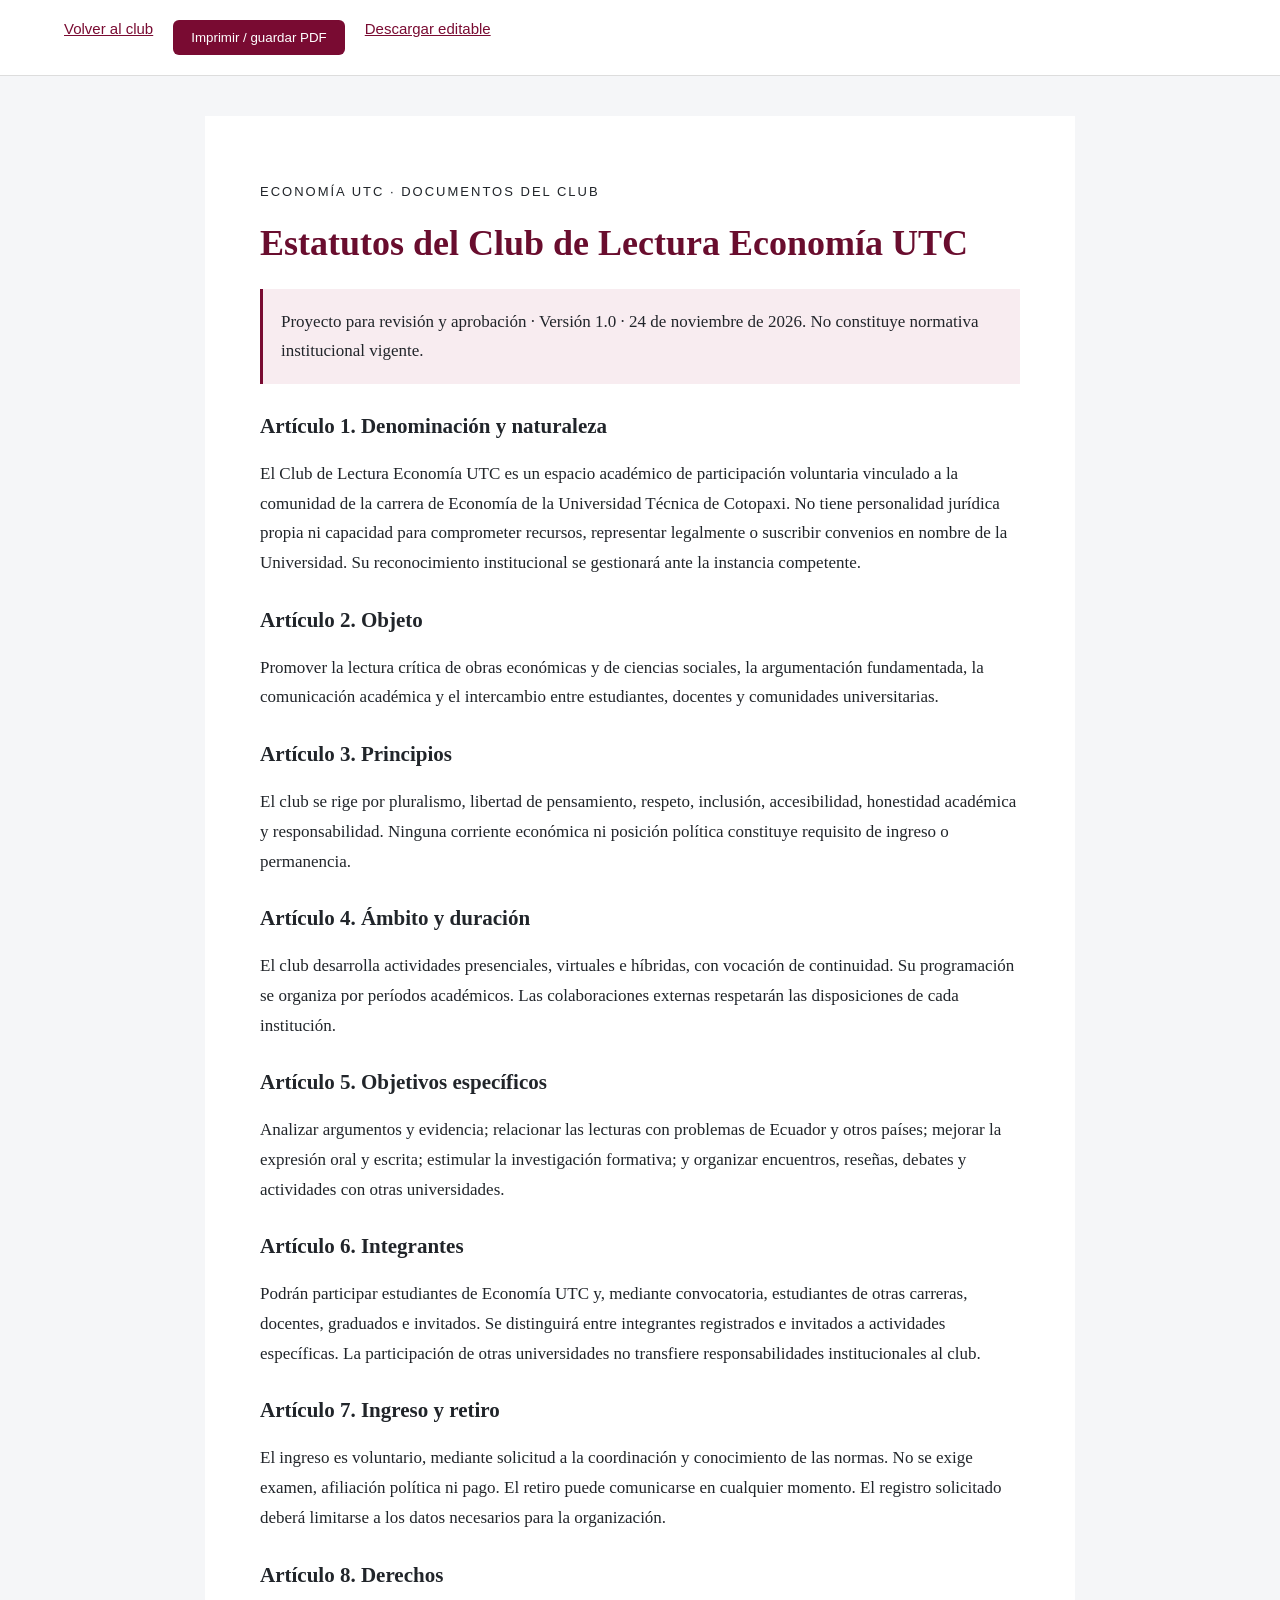
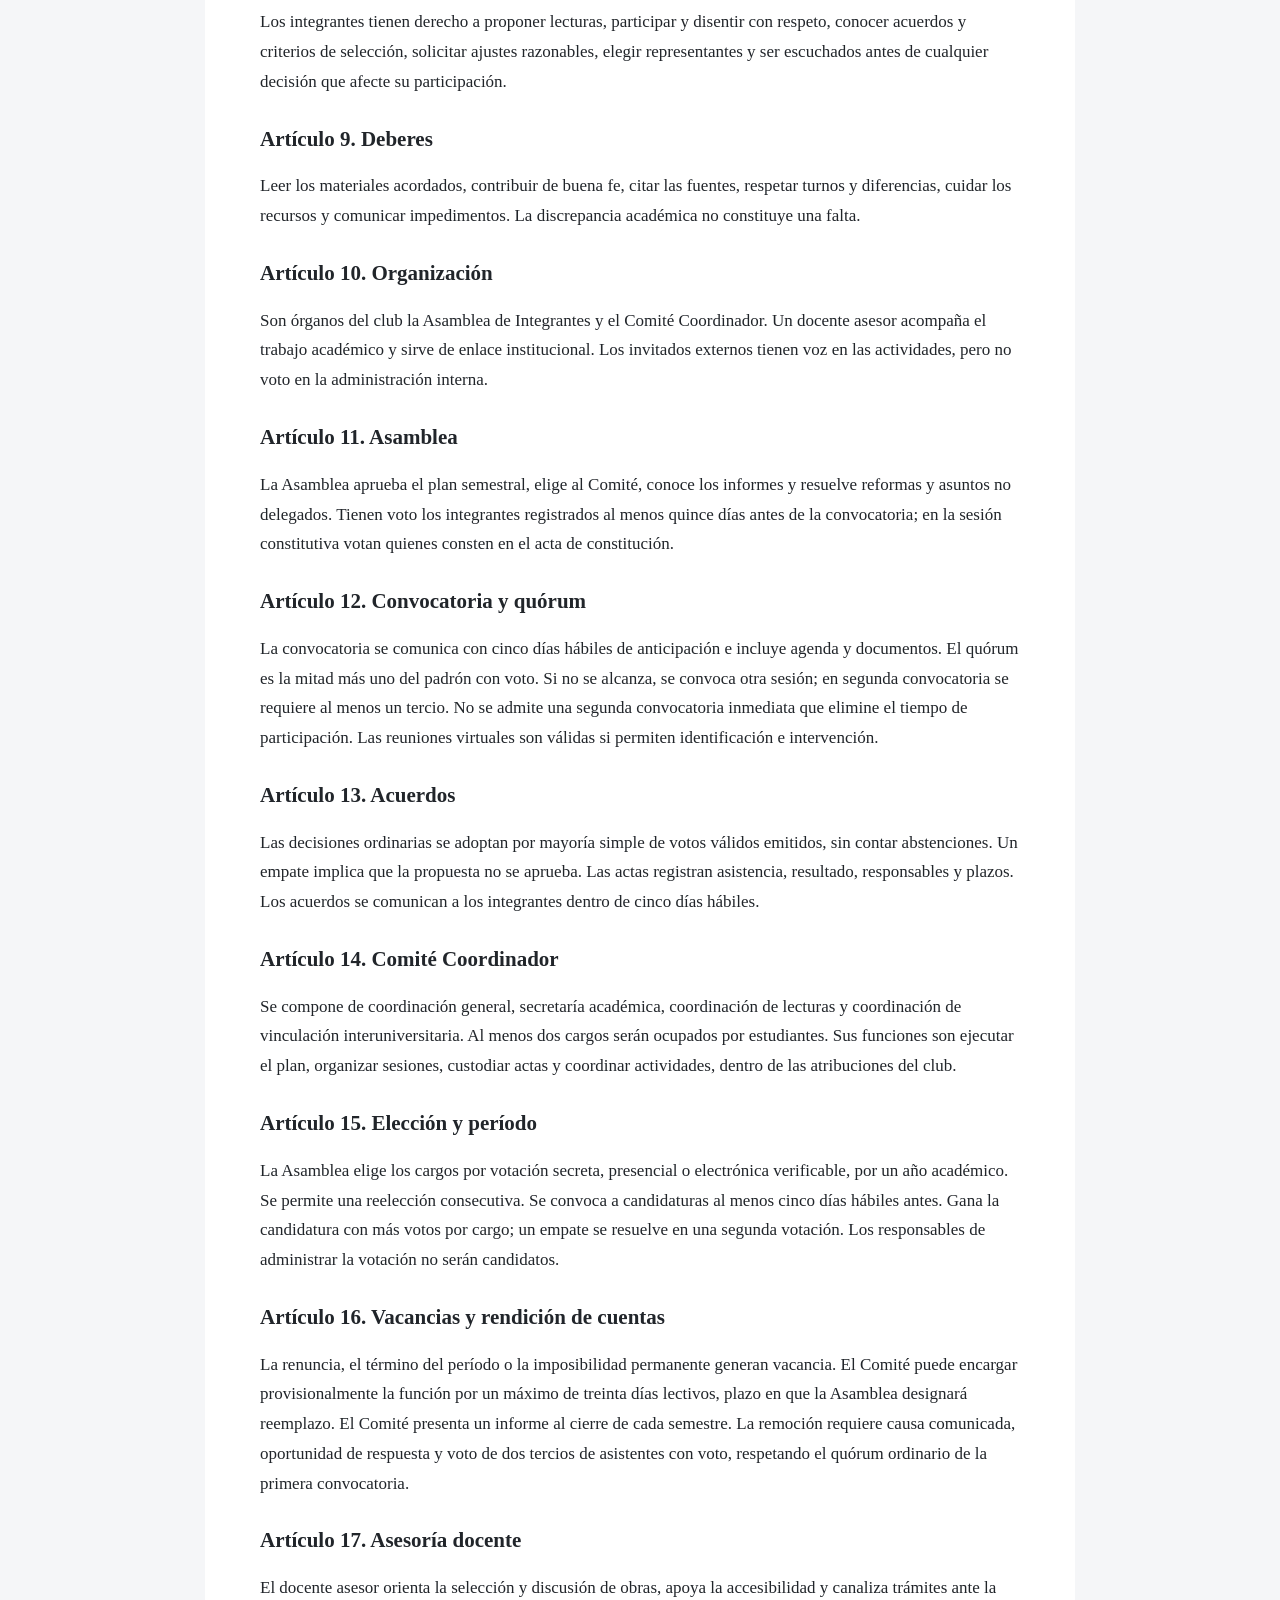
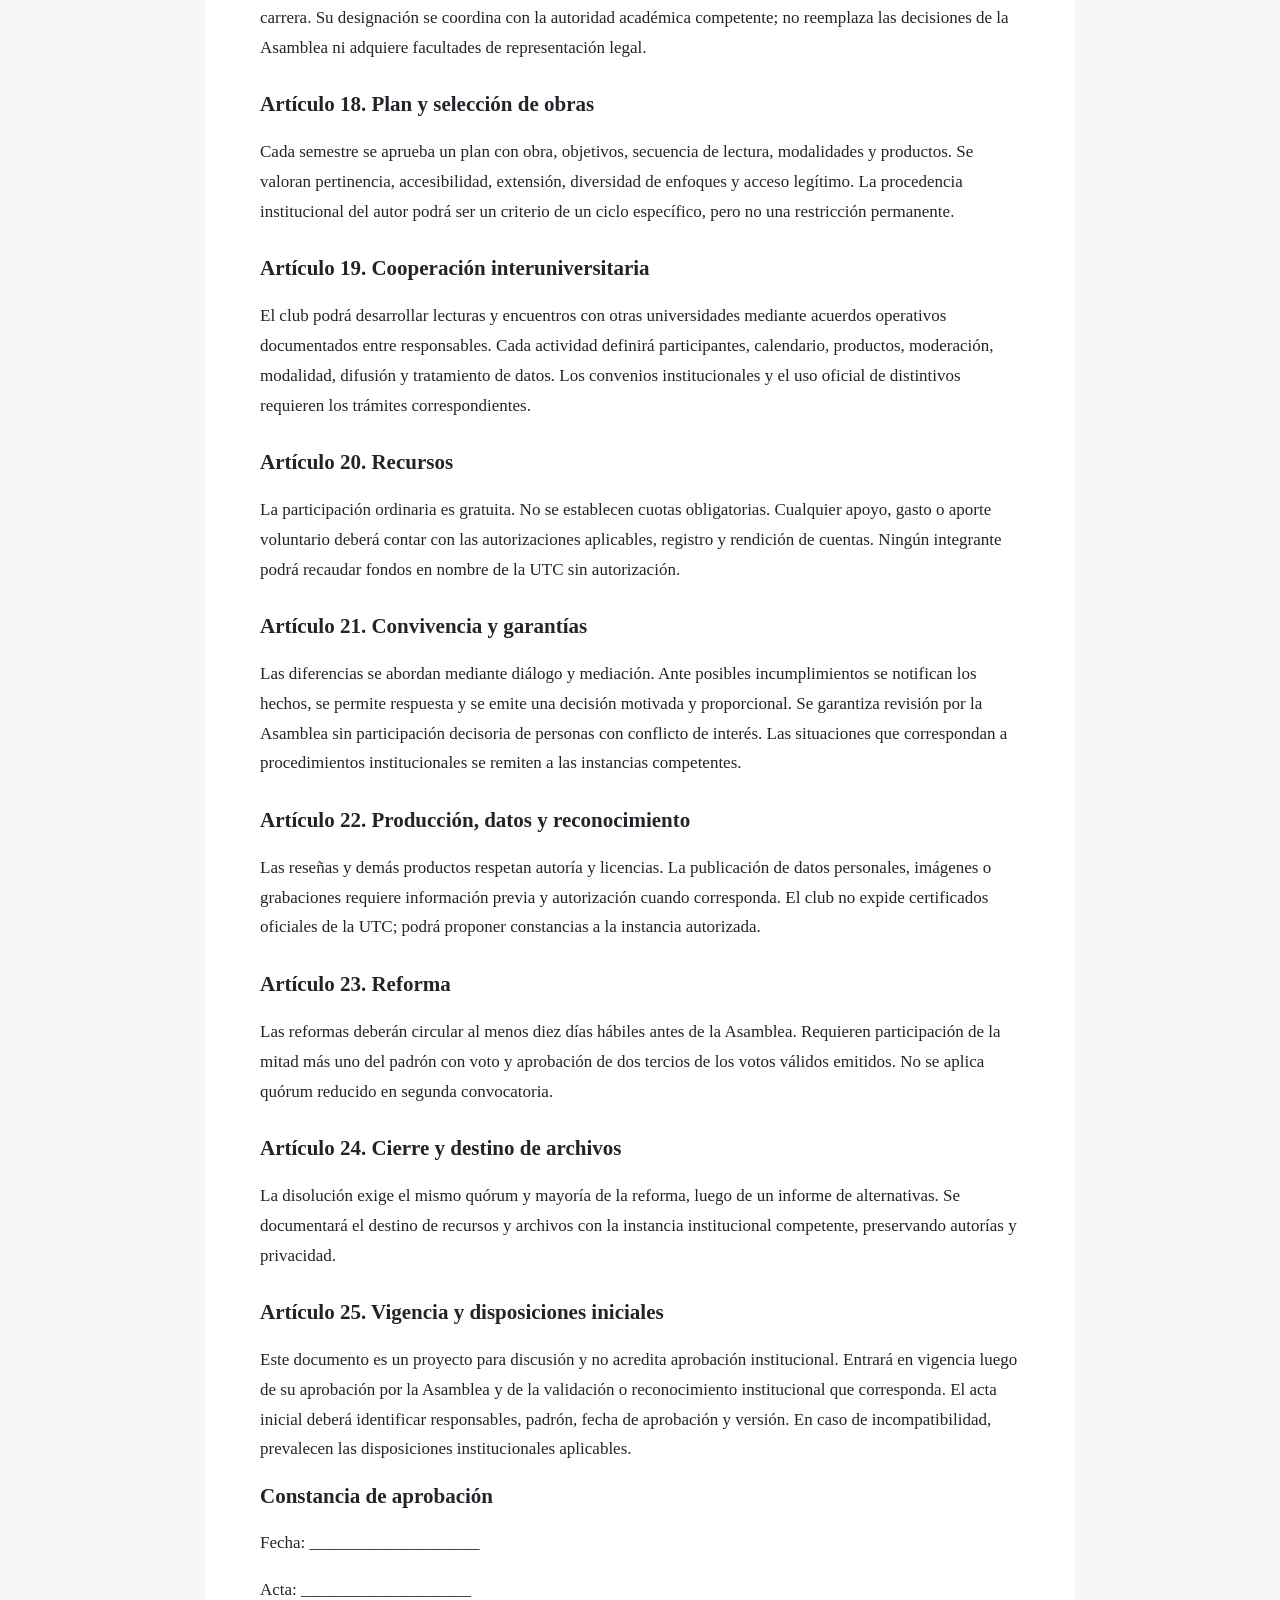
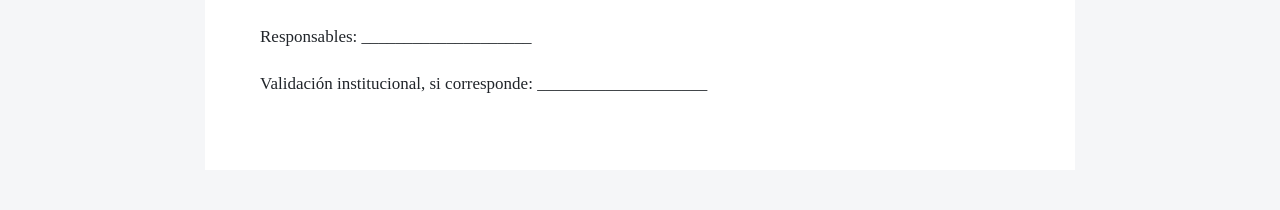
==== public/documentos/estatutos.html @ b617b9ac "Añadir la web estática del club y su configuración de Vercel El repositorio solo contenía el README." ====
<!doctype html><html lang="es"><head><meta charset="utf-8"><meta name="viewport" content="width=device-width,initial-scale=1"><title>Estatutos del Club de Lectura Economía UTC</title><link rel="stylesheet" href="../documentos.css"></head><body><nav><a href="../index.html#documentos">Volver al club</a><button id="print">Imprimir / guardar PDF</button><a href="estatutos.md" download>Descargar editable</a></nav><main><p class="label">ECONOMÍA UTC · DOCUMENTOS DEL CLUB</p><h1>Estatutos del Club de Lectura Economía UTC</h1><p class="notice">Proyecto para revisión y aprobación · Versión 1.0 · 24 de noviembre de 2026. No constituye normativa institucional vigente.</p><article id="art-1"><h2>Artículo 1. Denominación y naturaleza</h2><p>El Club de Lectura Economía UTC es un espacio académico de participación voluntaria vinculado a la comunidad de la carrera de Economía de la Universidad Técnica de Cotopaxi. No tiene personalidad jurídica propia ni capacidad para comprometer recursos, representar legalmente o suscribir convenios en nombre de la Universidad. Su reconocimiento institucional se gestionará ante la instancia competente.</p></article><article id="art-2"><h2>Artículo 2. Objeto</h2><p>Promover la lectura crítica de obras económicas y de ciencias sociales, la argumentación fundamentada, la comunicación académica y el intercambio entre estudiantes, docentes y comunidades universitarias.</p></article><article id="art-3"><h2>Artículo 3. Principios</h2><p>El club se rige por pluralismo, libertad de pensamiento, respeto, inclusión, accesibilidad, honestidad académica y responsabilidad. Ninguna corriente económica ni posición política constituye requisito de ingreso o permanencia.</p></article><article id="art-4"><h2>Artículo 4. Ámbito y duración</h2><p>El club desarrolla actividades presenciales, virtuales e híbridas, con vocación de continuidad. Su programación se organiza por períodos académicos. Las colaboraciones externas respetarán las disposiciones de cada institución.</p></article><article id="art-5"><h2>Artículo 5. Objetivos específicos</h2><p>Analizar argumentos y evidencia; relacionar las lecturas con problemas de Ecuador y otros países; mejorar la expresión oral y escrita; estimular la investigación formativa; y organizar encuentros, reseñas, debates y actividades con otras universidades.</p></article><article id="art-6"><h2>Artículo 6. Integrantes</h2><p>Podrán participar estudiantes de Economía UTC y, mediante convocatoria, estudiantes de otras carreras, docentes, graduados e invitados. Se distinguirá entre integrantes registrados e invitados a actividades específicas. La participación de otras universidades no transfiere responsabilidades institucionales al club.</p></article><article id="art-7"><h2>Artículo 7. Ingreso y retiro</h2><p>El ingreso es voluntario, mediante solicitud a la coordinación y conocimiento de las normas. No se exige examen, afiliación política ni pago. El retiro puede comunicarse en cualquier momento. El registro solicitado deberá limitarse a los datos necesarios para la organización.</p></article><article id="art-8"><h2>Artículo 8. Derechos</h2><p>Los integrantes tienen derecho a proponer lecturas, participar y disentir con respeto, conocer acuerdos y criterios de selección, solicitar ajustes razonables, elegir representantes y ser escuchados antes de cualquier decisión que afecte su participación.</p></article><article id="art-9"><h2>Artículo 9. Deberes</h2><p>Leer los materiales acordados, contribuir de buena fe, citar las fuentes, respetar turnos y diferencias, cuidar los recursos y comunicar impedimentos. La discrepancia académica no constituye una falta.</p></article><article id="art-10"><h2>Artículo 10. Organización</h2><p>Son órganos del club la Asamblea de Integrantes y el Comité Coordinador. Un docente asesor acompaña el trabajo académico y sirve de enlace institucional. Los invitados externos tienen voz en las actividades, pero no voto en la administración interna.</p></article><article id="art-11"><h2>Artículo 11. Asamblea</h2><p>La Asamblea aprueba el plan semestral, elige al Comité, conoce los informes y resuelve reformas y asuntos no delegados. Tienen voto los integrantes registrados al menos quince días antes de la convocatoria; en la sesión constitutiva votan quienes consten en el acta de constitución.</p></article><article id="art-12"><h2>Artículo 12. Convocatoria y quórum</h2><p>La convocatoria se comunica con cinco días hábiles de anticipación e incluye agenda y documentos. El quórum es la mitad más uno del padrón con voto. Si no se alcanza, se convoca otra sesión; en segunda convocatoria se requiere al menos un tercio. No se admite una segunda convocatoria inmediata que elimine el tiempo de participación. Las reuniones virtuales son válidas si permiten identificación e intervención.</p></article><article id="art-13"><h2>Artículo 13. Acuerdos</h2><p>Las decisiones ordinarias se adoptan por mayoría simple de votos válidos emitidos, sin contar abstenciones. Un empate implica que la propuesta no se aprueba. Las actas registran asistencia, resultado, responsables y plazos. Los acuerdos se comunican a los integrantes dentro de cinco días hábiles.</p></article><article id="art-14"><h2>Artículo 14. Comité Coordinador</h2><p>Se compone de coordinación general, secretaría académica, coordinación de lecturas y coordinación de vinculación interuniversitaria. Al menos dos cargos serán ocupados por estudiantes. Sus funciones son ejecutar el plan, organizar sesiones, custodiar actas y coordinar actividades, dentro de las atribuciones del club.</p></article><article id="art-15"><h2>Artículo 15. Elección y período</h2><p>La Asamblea elige los cargos por votación secreta, presencial o electrónica verificable, por un año académico. Se permite una reelección consecutiva. Se convoca a candidaturas al menos cinco días hábiles antes. Gana la candidatura con más votos por cargo; un empate se resuelve en una segunda votación. Los responsables de administrar la votación no serán candidatos.</p></article><article id="art-16"><h2>Artículo 16. Vacancias y rendición de cuentas</h2><p>La renuncia, el término del período o la imposibilidad permanente generan vacancia. El Comité puede encargar provisionalmente la función por un máximo de treinta días lectivos, plazo en que la Asamblea designará reemplazo. El Comité presenta un informe al cierre de cada semestre. La remoción requiere causa comunicada, oportunidad de respuesta y voto de dos tercios de asistentes con voto, respetando el quórum ordinario de la primera convocatoria.</p></article><article id="art-17"><h2>Artículo 17. Asesoría docente</h2><p>El docente asesor orienta la selección y discusión de obras, apoya la accesibilidad y canaliza trámites ante la carrera. Su designación se coordina con la autoridad académica competente; no reemplaza las decisiones de la Asamblea ni adquiere facultades de representación legal.</p></article><article id="art-18"><h2>Artículo 18. Plan y selección de obras</h2><p>Cada semestre se aprueba un plan con obra, objetivos, secuencia de lectura, modalidades y productos. Se valoran pertinencia, accesibilidad, extensión, diversidad de enfoques y acceso legítimo. La procedencia institucional del autor podrá ser un criterio de un ciclo específico, pero no una restricción permanente.</p></article><article id="art-19"><h2>Artículo 19. Cooperación interuniversitaria</h2><p>El club podrá desarrollar lecturas y encuentros con otras universidades mediante acuerdos operativos documentados entre responsables. Cada actividad definirá participantes, calendario, productos, moderación, modalidad, difusión y tratamiento de datos. Los convenios institucionales y el uso oficial de distintivos requieren los trámites correspondientes.</p></article><article id="art-20"><h2>Artículo 20. Recursos</h2><p>La participación ordinaria es gratuita. No se establecen cuotas obligatorias. Cualquier apoyo, gasto o aporte voluntario deberá contar con las autorizaciones aplicables, registro y rendición de cuentas. Ningún integrante podrá recaudar fondos en nombre de la UTC sin autorización.</p></article><article id="art-21"><h2>Artículo 21. Convivencia y garantías</h2><p>Las diferencias se abordan mediante diálogo y mediación. Ante posibles incumplimientos se notifican los hechos, se permite respuesta y se emite una decisión motivada y proporcional. Se garantiza revisión por la Asamblea sin participación decisoria de personas con conflicto de interés. Las situaciones que correspondan a procedimientos institucionales se remiten a las instancias competentes.</p></article><article id="art-22"><h2>Artículo 22. Producción, datos y reconocimiento</h2><p>Las reseñas y demás productos respetan autoría y licencias. La publicación de datos personales, imágenes o grabaciones requiere información previa y autorización cuando corresponda. El club no expide certificados oficiales de la UTC; podrá proponer constancias a la instancia autorizada.</p></article><article id="art-23"><h2>Artículo 23. Reforma</h2><p>Las reformas deberán circular al menos diez días hábiles antes de la Asamblea. Requieren participación de la mitad más uno del padrón con voto y aprobación de dos tercios de los votos válidos emitidos. No se aplica quórum reducido en segunda convocatoria.</p></article><article id="art-24"><h2>Artículo 24. Cierre y destino de archivos</h2><p>La disolución exige el mismo quórum y mayoría de la reforma, luego de un informe de alternativas. Se documentará el destino de recursos y archivos con la instancia institucional competente, preservando autorías y privacidad.</p></article><article id="art-25"><h2>Artículo 25. Vigencia y disposiciones iniciales</h2><p>Este documento es un proyecto para discusión y no acredita aprobación institucional. Entrará en vigencia luego de su aprobación por la Asamblea y de la validación o reconocimiento institucional que corresponda. El acta inicial deberá identificar responsables, padrón, fecha de aprobación y versión. En caso de incompatibilidad, prevalecen las disposiciones institucionales aplicables.</p></article><section><h2>Constancia de aprobación</h2><p>Fecha: ____________________</p><p>Acta: ____________________</p><p>Responsables: ____________________</p><p>Validación institucional, si corresponde: ____________________</p></section></main><script src="../print.js"></script></body></html>
---- public/documentos.css ----
*{box-sizing:border-box}body{margin:0;background:#f5f6f8;color:#21252a;font:17px/1.75 Georgia,serif}nav{display:flex;flex-wrap:wrap;gap:20px;padding:20px 5%;background:#fff;border-bottom:1px solid #ddd;font:15px Arial,sans-serif}a{color:#790b32}button{background:#790b32;color:white;border:0;padding:10px 18px;border-radius:6px;cursor:pointer}main{max-width:870px;margin:40px auto;background:white;padding:55px}h1{font-size:36px;line-height:1.15;color:#690d2e}h2{font-size:21px;line-height:1.4;break-after:avoid}article{margin-top:28px}p{orphans:3;widows:3}.label{font:13px Arial;letter-spacing:2px}.notice{background:#f8ecf0;padding:18px;border-left:3px solid #790b32} @media(max-width:650px){main{padding:24px;margin:12px}h1{font-size:29px}}@media print{@page{size:A4;margin:20mm}nav{display:none}body{background:white;font-size:11pt}main{padding:0;margin:0;max-width:none}h1{font-size:25pt}.notice{font-size:10pt}h2{font-size:13pt}}
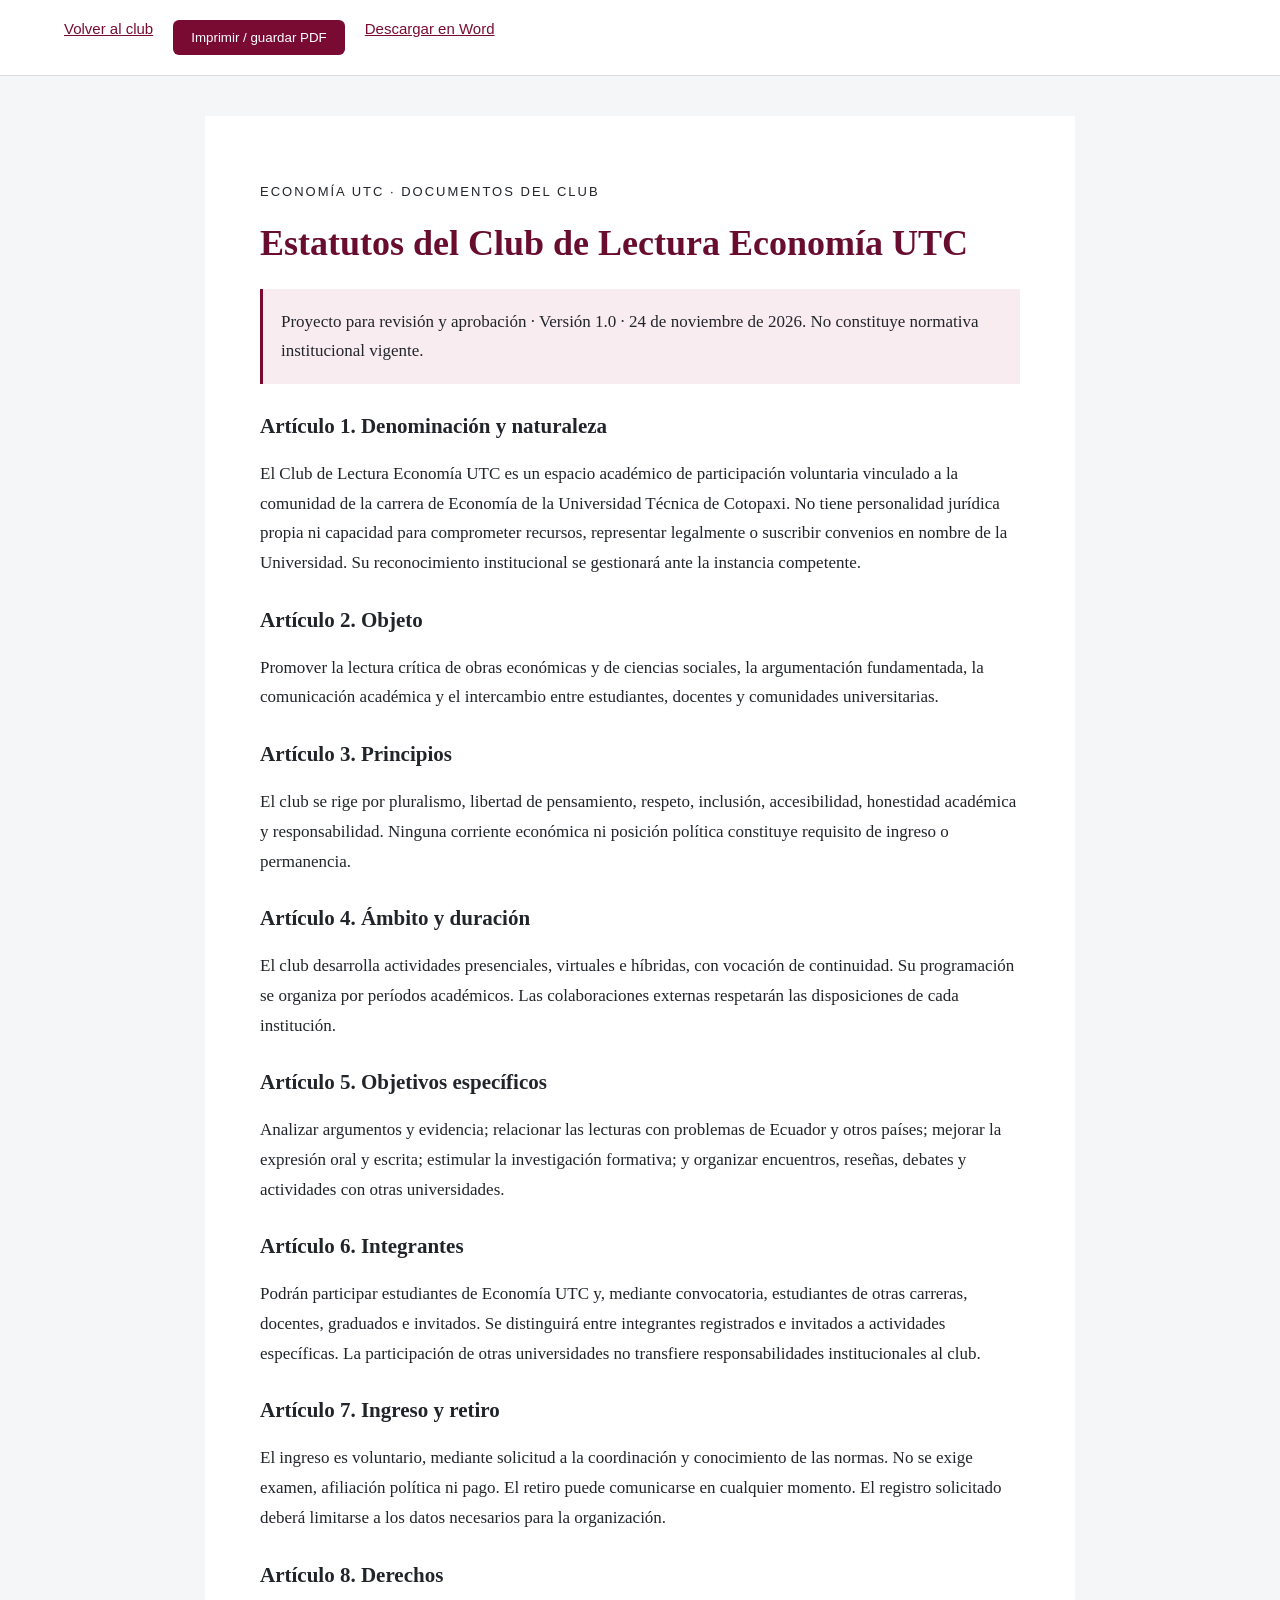
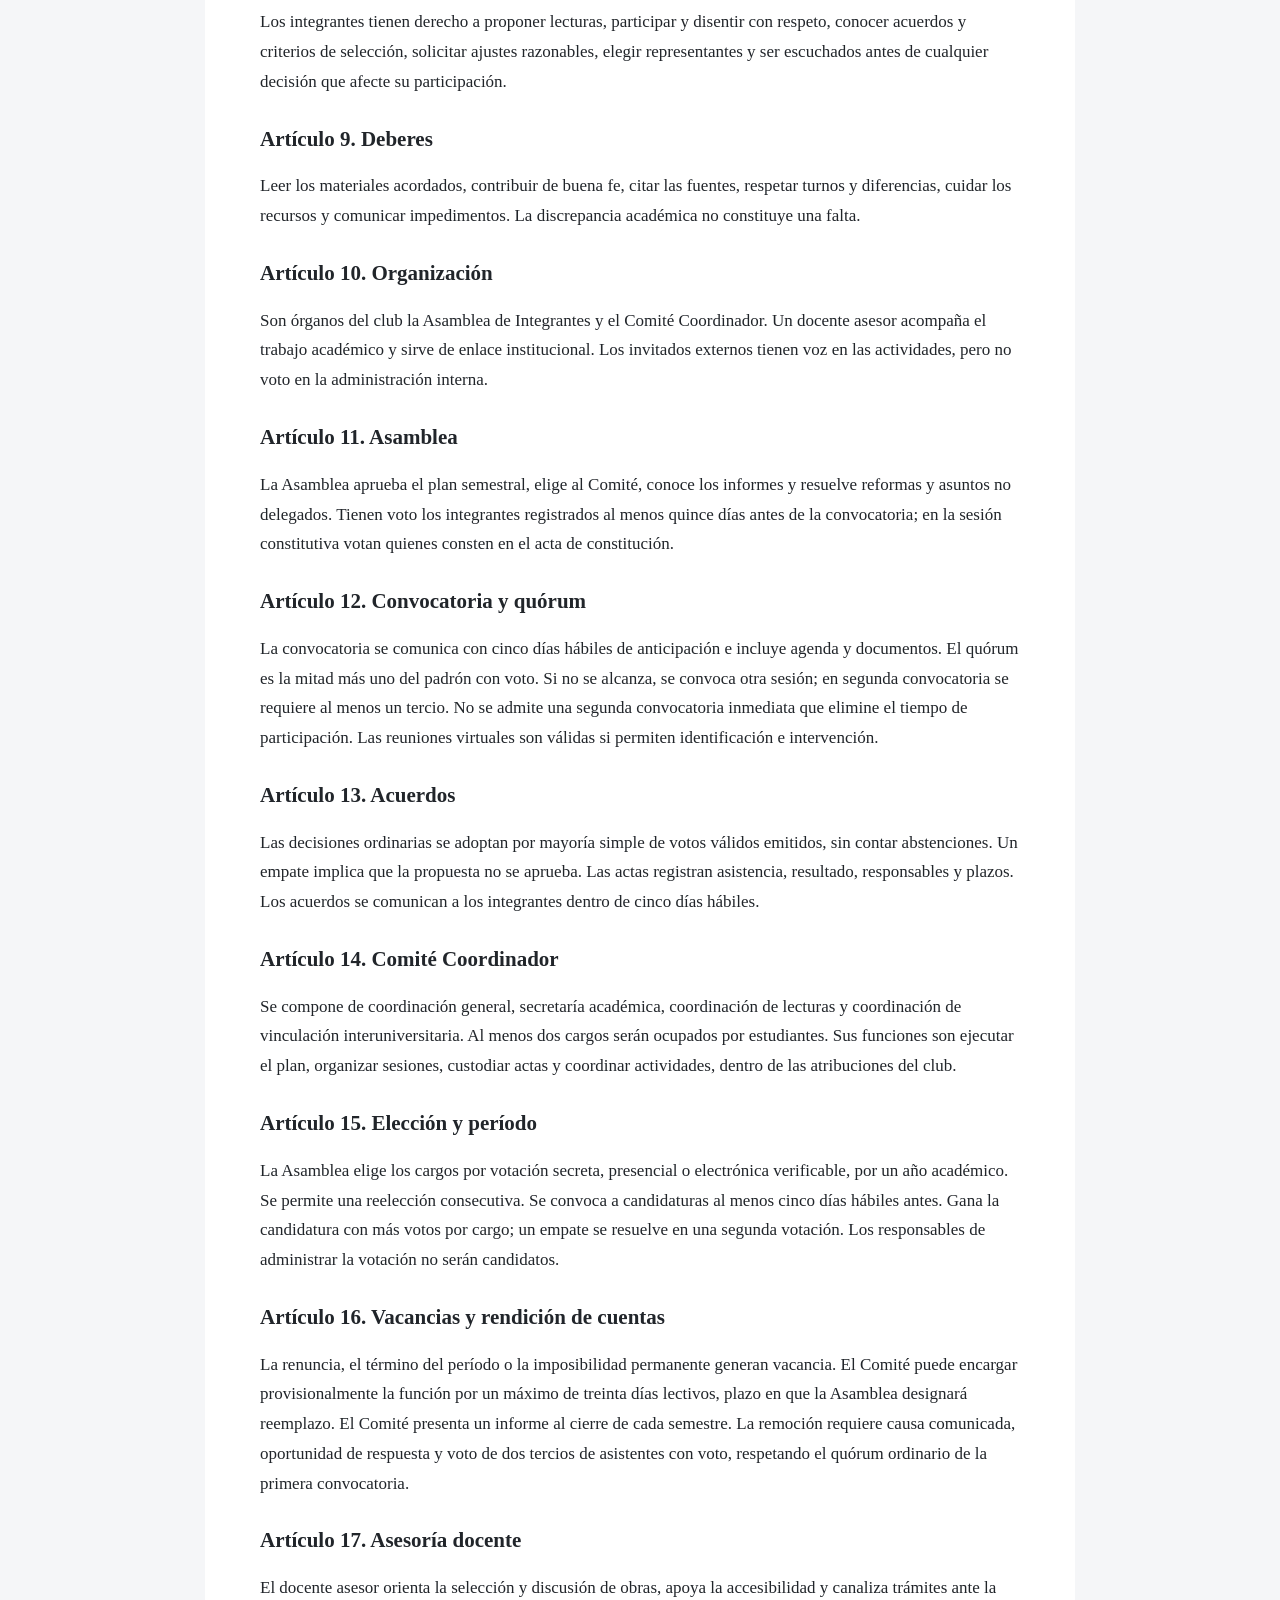
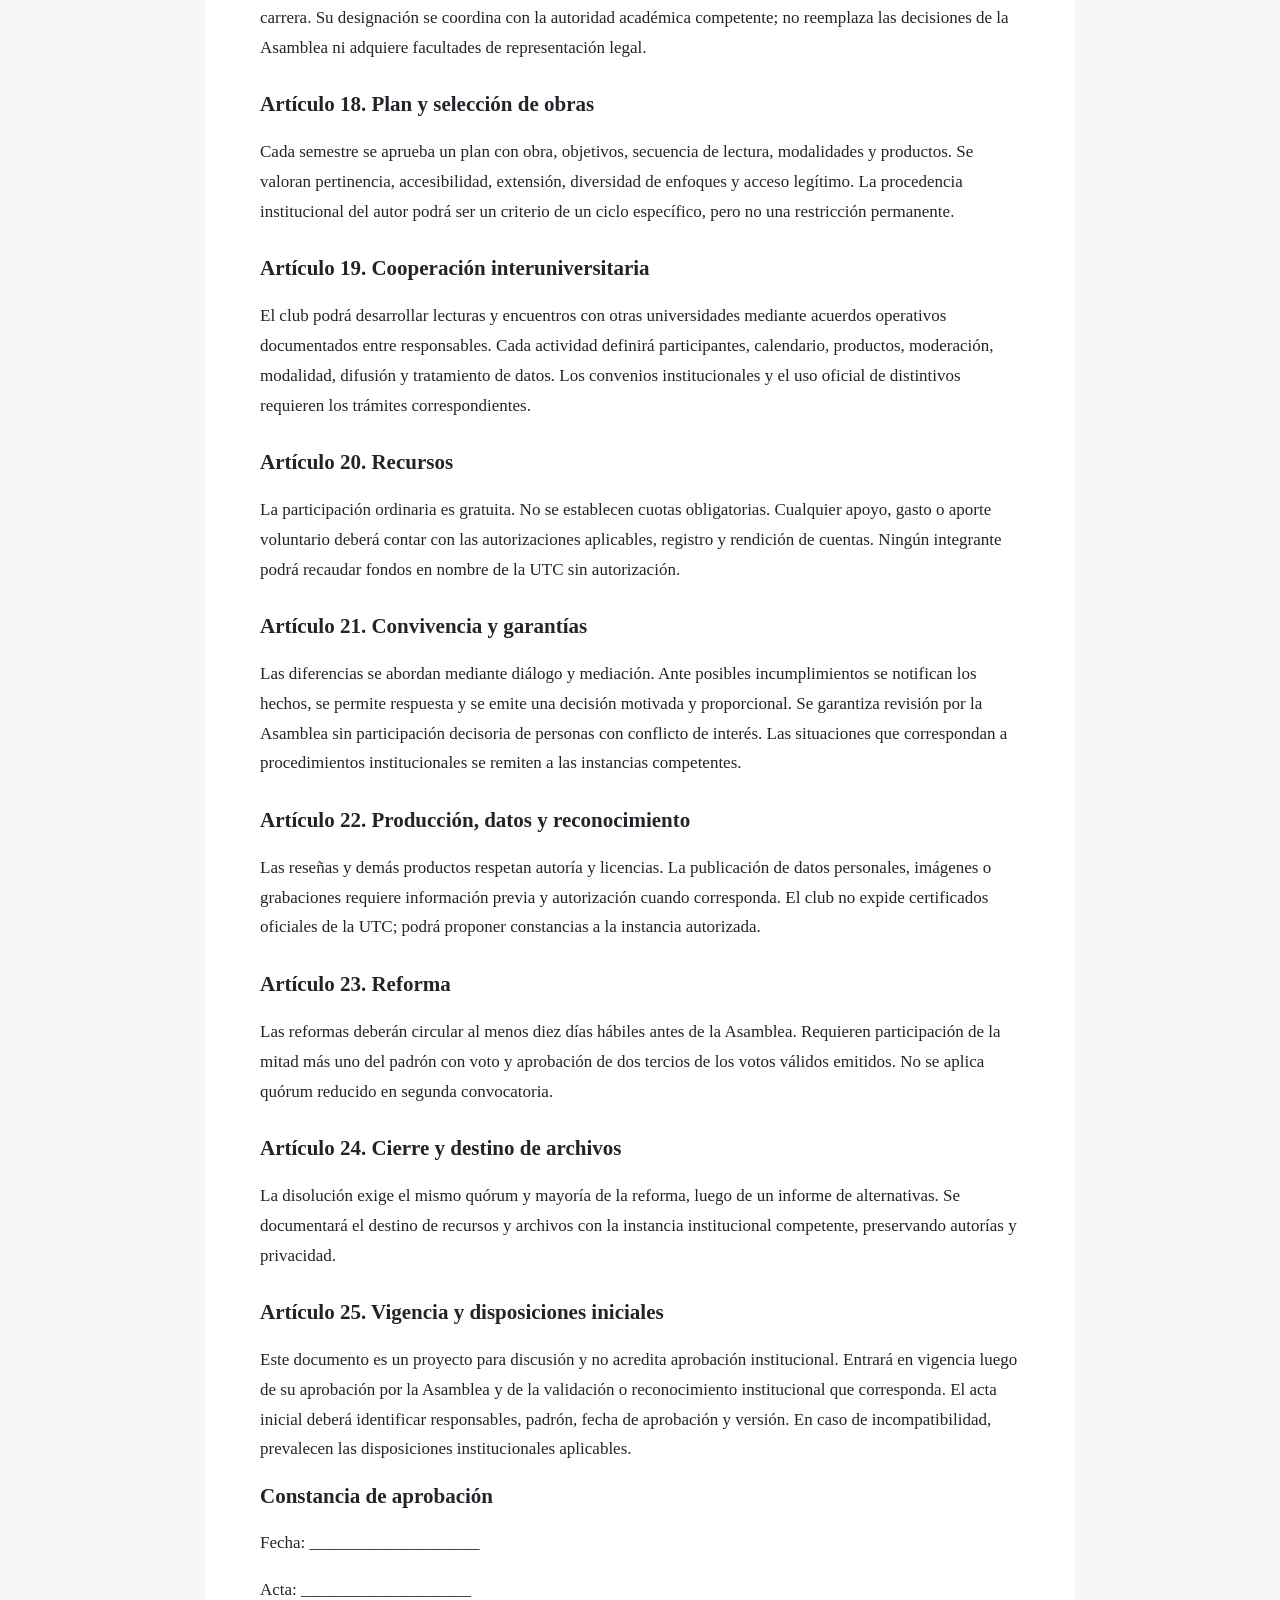
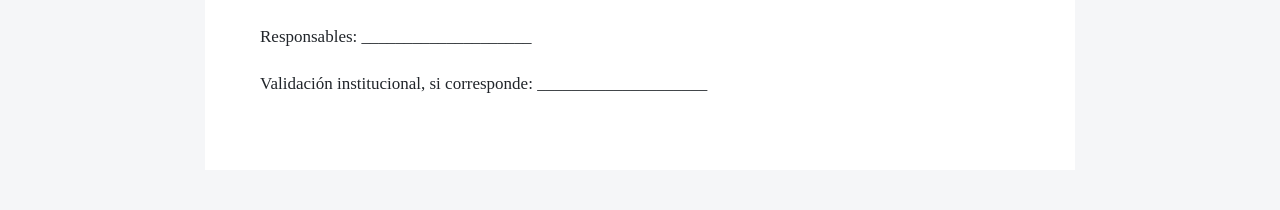
==== commit bc3c7cd5: "Añadir la solicitud de ingreso y servir los editables en Word Solicitud de ingreso (Artículo 7 de lo" ====
--- a/public/documentos/estatutos.html
+++ b/public/documentos/estatutos.html
@@ -1 +1 @@
-<!doctype html><html lang="es"><head><meta charset="utf-8"><meta name="viewport" content="width=device-width,initial-scale=1"><title>Estatutos del Club de Lectura Economía UTC</title><link rel="stylesheet" href="../documentos.css"></head><body><nav><a href="../index.html#documentos">Volver al club</a><button id="print">Imprimir / guardar PDF</button><a href="estatutos.md" download>Descargar editable</a></nav><main><p class="label">ECONOMÍA UTC · DOCUMENTOS DEL CLUB</p><h1>Estatutos del Club de Lectura Economía UTC</h1><p class="notice">Proyecto para revisión y aprobación · Versión 1.0 · 24 de noviembre de 2026. No constituye normativa institucional vigente.</p><article id="art-1"><h2>Artículo 1. Denominación y naturaleza</h2><p>El Club de Lectura Economía UTC es un espacio académico de participación voluntaria vinculado a la comunidad de la carrera de Economía de la Universidad Técnica de Cotopaxi. No tiene personalidad jurídica propia ni capacidad para comprometer recursos, representar legalmente o suscribir convenios en nombre de la Universidad. Su reconocimiento institucional se gestionará ante la instancia competente.</p></article><article id="art-2"><h2>Artículo 2. Objeto</h2><p>Promover la lectura crítica de obras económicas y de ciencias sociales, la argumentación fundamentada, la comunicación académica y el intercambio entre estudiantes, docentes y comunidades universitarias.</p></article><article id="art-3"><h2>Artículo 3. Principios</h2><p>El club se rige por pluralismo, libertad de pensamiento, respeto, inclusión, accesibilidad, honestidad académica y responsabilidad. Ninguna corriente económica ni posición política constituye requisito de ingreso o permanencia.</p></article><article id="art-4"><h2>Artículo 4. Ámbito y duración</h2><p>El club desarrolla actividades presenciales, virtuales e híbridas, con vocación de continuidad. Su programación se organiza por períodos académicos. Las colaboraciones externas respetarán las disposiciones de cada institución.</p></article><article id="art-5"><h2>Artículo 5. Objetivos específicos</h2><p>Analizar argumentos y evidencia; relacionar las lecturas con problemas de Ecuador y otros países; mejorar la expresión oral y escrita; estimular la investigación formativa; y organizar encuentros, reseñas, debates y actividades con otras universidades.</p></article><article id="art-6"><h2>Artículo 6. Integrantes</h2><p>Podrán participar estudiantes de Economía UTC y, mediante convocatoria, estudiantes de otras carreras, docentes, graduados e invitados. Se distinguirá entre integrantes registrados e invitados a actividades específicas. La participación de otras universidades no transfiere responsabilidades institucionales al club.</p></article><article id="art-7"><h2>Artículo 7. Ingreso y retiro</h2><p>El ingreso es voluntario, mediante solicitud a la coordinación y conocimiento de las normas. No se exige examen, afiliación política ni pago. El retiro puede comunicarse en cualquier momento. El registro solicitado deberá limitarse a los datos necesarios para la organización.</p></article><article id="art-8"><h2>Artículo 8. Derechos</h2><p>Los integrantes tienen derecho a proponer lecturas, participar y disentir con respeto, conocer acuerdos y criterios de selección, solicitar ajustes razonables, elegir representantes y ser escuchados antes de cualquier decisión que afecte su participación.</p></article><article id="art-9"><h2>Artículo 9. Deberes</h2><p>Leer los materiales acordados, contribuir de buena fe, citar las fuentes, respetar turnos y diferencias, cuidar los recursos y comunicar impedimentos. La discrepancia académica no constituye una falta.</p></article><article id="art-10"><h2>Artículo 10. Organización</h2><p>Son órganos del club la Asamblea de Integrantes y el Comité Coordinador. Un docente asesor acompaña el trabajo académico y sirve de enlace institucional. Los invitados externos tienen voz en las actividades, pero no voto en la administración interna.</p></article><article id="art-11"><h2>Artículo 11. Asamblea</h2><p>La Asamblea aprueba el plan semestral, elige al Comité, conoce los informes y resuelve reformas y asuntos no delegados. Tienen voto los integrantes registrados al menos quince días antes de la convocatoria; en la sesión constitutiva votan quienes consten en el acta de constitución.</p></article><article id="art-12"><h2>Artículo 12. Convocatoria y quórum</h2><p>La convocatoria se comunica con cinco días hábiles de anticipación e incluye agenda y documentos. El quórum es la mitad más uno del padrón con voto. Si no se alcanza, se convoca otra sesión; en segunda convocatoria se requiere al menos un tercio. No se admite una segunda convocatoria inmediata que elimine el tiempo de participación. Las reuniones virtuales son válidas si permiten identificación e intervención.</p></article><article id="art-13"><h2>Artículo 13. Acuerdos</h2><p>Las decisiones ordinarias se adoptan por mayoría simple de votos válidos emitidos, sin contar abstenciones. Un empate implica que la propuesta no se aprueba. Las actas registran asistencia, resultado, responsables y plazos. Los acuerdos se comunican a los integrantes dentro de cinco días hábiles.</p></article><article id="art-14"><h2>Artículo 14. Comité Coordinador</h2><p>Se compone de coordinación general, secretaría académica, coordinación de lecturas y coordinación de vinculación interuniversitaria. Al menos dos cargos serán ocupados por estudiantes. Sus funciones son ejecutar el plan, organizar sesiones, custodiar actas y coordinar actividades, dentro de las atribuciones del club.</p></article><article id="art-15"><h2>Artículo 15. Elección y período</h2><p>La Asamblea elige los cargos por votación secreta, presencial o electrónica verificable, por un año académico. Se permite una reelección consecutiva. Se convoca a candidaturas al menos cinco días hábiles antes. Gana la candidatura con más votos por cargo; un empate se resuelve en una segunda votación. Los responsables de administrar la votación no serán candidatos.</p></article><article id="art-16"><h2>Artículo 16. Vacancias y rendición de cuentas</h2><p>La renuncia, el término del período o la imposibilidad permanente generan vacancia. El Comité puede encargar provisionalmente la función por un máximo de treinta días lectivos, plazo en que la Asamblea designará reemplazo. El Comité presenta un informe al cierre de cada semestre. La remoción requiere causa comunicada, oportunidad de respuesta y voto de dos tercios de asistentes con voto, respetando el quórum ordinario de la primera convocatoria.</p></article><article id="art-17"><h2>Artículo 17. Asesoría docente</h2><p>El docente asesor orienta la selección y discusión de obras, apoya la accesibilidad y canaliza trámites ante la carrera. Su designación se coordina con la autoridad académica competente; no reemplaza las decisiones de la Asamblea ni adquiere facultades de representación legal.</p></article><article id="art-18"><h2>Artículo 18. Plan y selección de obras</h2><p>Cada semestre se aprueba un plan con obra, objetivos, secuencia de lectura, modalidades y productos. Se valoran pertinencia, accesibilidad, extensión, diversidad de enfoques y acceso legítimo. La procedencia institucional del autor podrá ser un criterio de un ciclo específico, pero no una restricción permanente.</p></article><article id="art-19"><h2>Artículo 19. Cooperación interuniversitaria</h2><p>El club podrá desarrollar lecturas y encuentros con otras universidades mediante acuerdos operativos documentados entre responsables. Cada actividad definirá participantes, calendario, productos, moderación, modalidad, difusión y tratamiento de datos. Los convenios institucionales y el uso oficial de distintivos requieren los trámites correspondientes.</p></article><article id="art-20"><h2>Artículo 20. Recursos</h2><p>La participación ordinaria es gratuita. No se establecen cuotas obligatorias. Cualquier apoyo, gasto o aporte voluntario deberá contar con las autorizaciones aplicables, registro y rendición de cuentas. Ningún integrante podrá recaudar fondos en nombre de la UTC sin autorización.</p></article><article id="art-21"><h2>Artículo 21. Convivencia y garantías</h2><p>Las diferencias se abordan mediante diálogo y mediación. Ante posibles incumplimientos se notifican los hechos, se permite respuesta y se emite una decisión motivada y proporcional. Se garantiza revisión por la Asamblea sin participación decisoria de personas con conflicto de interés. Las situaciones que correspondan a procedimientos institucionales se remiten a las instancias competentes.</p></article><article id="art-22"><h2>Artículo 22. Producción, datos y reconocimiento</h2><p>Las reseñas y demás productos respetan autoría y licencias. La publicación de datos personales, imágenes o grabaciones requiere información previa y autorización cuando corresponda. El club no expide certificados oficiales de la UTC; podrá proponer constancias a la instancia autorizada.</p></article><article id="art-23"><h2>Artículo 23. Reforma</h2><p>Las reformas deberán circular al menos diez días hábiles antes de la Asamblea. Requieren participación de la mitad más uno del padrón con voto y aprobación de dos tercios de los votos válidos emitidos. No se aplica quórum reducido en segunda convocatoria.</p></article><article id="art-24"><h2>Artículo 24. Cierre y destino de archivos</h2><p>La disolución exige el mismo quórum y mayoría de la reforma, luego de un informe de alternativas. Se documentará el destino de recursos y archivos con la instancia institucional competente, preservando autorías y privacidad.</p></article><article id="art-25"><h2>Artículo 25. Vigencia y disposiciones iniciales</h2><p>Este documento es un proyecto para discusión y no acredita aprobación institucional. Entrará en vigencia luego de su aprobación por la Asamblea y de la validación o reconocimiento institucional que corresponda. El acta inicial deberá identificar responsables, padrón, fecha de aprobación y versión. En caso de incompatibilidad, prevalecen las disposiciones institucionales aplicables.</p></article><section><h2>Constancia de aprobación</h2><p>Fecha: ____________________</p><p>Acta: ____________________</p><p>Responsables: ____________________</p><p>Validación institucional, si corresponde: ____________________</p></section></main><script src="../print.js"></script></body></html>+<!doctype html><html lang="es"><head><meta charset="utf-8"><meta name="viewport" content="width=device-width,initial-scale=1"><title>Estatutos del Club de Lectura Economía UTC</title><link rel="stylesheet" href="../documentos.css"></head><body><nav><a href="../index.html#documentos">Volver al club</a><button id="print">Imprimir / guardar PDF</button><a href="estatutos.docx" download>Descargar en Word</a></nav><main><p class="label">ECONOMÍA UTC · DOCUMENTOS DEL CLUB</p><h1>Estatutos del Club de Lectura Economía UTC</h1><p class="notice">Proyecto para revisión y aprobación · Versión 1.0 · 24 de noviembre de 2026. No constituye normativa institucional vigente.</p><article id="art-1"><h2>Artículo 1. Denominación y naturaleza</h2><p>El Club de Lectura Economía UTC es un espacio académico de participación voluntaria vinculado a la comunidad de la carrera de Economía de la Universidad Técnica de Cotopaxi. No tiene personalidad jurídica propia ni capacidad para comprometer recursos, representar legalmente o suscribir convenios en nombre de la Universidad. Su reconocimiento institucional se gestionará ante la instancia competente.</p></article><article id="art-2"><h2>Artículo 2. Objeto</h2><p>Promover la lectura crítica de obras económicas y de ciencias sociales, la argumentación fundamentada, la comunicación académica y el intercambio entre estudiantes, docentes y comunidades universitarias.</p></article><article id="art-3"><h2>Artículo 3. Principios</h2><p>El club se rige por pluralismo, libertad de pensamiento, respeto, inclusión, accesibilidad, honestidad académica y responsabilidad. Ninguna corriente económica ni posición política constituye requisito de ingreso o permanencia.</p></article><article id="art-4"><h2>Artículo 4. Ámbito y duración</h2><p>El club desarrolla actividades presenciales, virtuales e híbridas, con vocación de continuidad. Su programación se organiza por períodos académicos. Las colaboraciones externas respetarán las disposiciones de cada institución.</p></article><article id="art-5"><h2>Artículo 5. Objetivos específicos</h2><p>Analizar argumentos y evidencia; relacionar las lecturas con problemas de Ecuador y otros países; mejorar la expresión oral y escrita; estimular la investigación formativa; y organizar encuentros, reseñas, debates y actividades con otras universidades.</p></article><article id="art-6"><h2>Artículo 6. Integrantes</h2><p>Podrán participar estudiantes de Economía UTC y, mediante convocatoria, estudiantes de otras carreras, docentes, graduados e invitados. Se distinguirá entre integrantes registrados e invitados a actividades específicas. La participación de otras universidades no transfiere responsabilidades institucionales al club.</p></article><article id="art-7"><h2>Artículo 7. Ingreso y retiro</h2><p>El ingreso es voluntario, mediante solicitud a la coordinación y conocimiento de las normas. No se exige examen, afiliación política ni pago. El retiro puede comunicarse en cualquier momento. El registro solicitado deberá limitarse a los datos necesarios para la organización.</p></article><article id="art-8"><h2>Artículo 8. Derechos</h2><p>Los integrantes tienen derecho a proponer lecturas, participar y disentir con respeto, conocer acuerdos y criterios de selección, solicitar ajustes razonables, elegir representantes y ser escuchados antes de cualquier decisión que afecte su participación.</p></article><article id="art-9"><h2>Artículo 9. Deberes</h2><p>Leer los materiales acordados, contribuir de buena fe, citar las fuentes, respetar turnos y diferencias, cuidar los recursos y comunicar impedimentos. La discrepancia académica no constituye una falta.</p></article><article id="art-10"><h2>Artículo 10. Organización</h2><p>Son órganos del club la Asamblea de Integrantes y el Comité Coordinador. Un docente asesor acompaña el trabajo académico y sirve de enlace institucional. Los invitados externos tienen voz en las actividades, pero no voto en la administración interna.</p></article><article id="art-11"><h2>Artículo 11. Asamblea</h2><p>La Asamblea aprueba el plan semestral, elige al Comité, conoce los informes y resuelve reformas y asuntos no delegados. Tienen voto los integrantes registrados al menos quince días antes de la convocatoria; en la sesión constitutiva votan quienes consten en el acta de constitución.</p></article><article id="art-12"><h2>Artículo 12. Convocatoria y quórum</h2><p>La convocatoria se comunica con cinco días hábiles de anticipación e incluye agenda y documentos. El quórum es la mitad más uno del padrón con voto. Si no se alcanza, se convoca otra sesión; en segunda convocatoria se requiere al menos un tercio. No se admite una segunda convocatoria inmediata que elimine el tiempo de participación. Las reuniones virtuales son válidas si permiten identificación e intervención.</p></article><article id="art-13"><h2>Artículo 13. Acuerdos</h2><p>Las decisiones ordinarias se adoptan por mayoría simple de votos válidos emitidos, sin contar abstenciones. Un empate implica que la propuesta no se aprueba. Las actas registran asistencia, resultado, responsables y plazos. Los acuerdos se comunican a los integrantes dentro de cinco días hábiles.</p></article><article id="art-14"><h2>Artículo 14. Comité Coordinador</h2><p>Se compone de coordinación general, secretaría académica, coordinación de lecturas y coordinación de vinculación interuniversitaria. Al menos dos cargos serán ocupados por estudiantes. Sus funciones son ejecutar el plan, organizar sesiones, custodiar actas y coordinar actividades, dentro de las atribuciones del club.</p></article><article id="art-15"><h2>Artículo 15. Elección y período</h2><p>La Asamblea elige los cargos por votación secreta, presencial o electrónica verificable, por un año académico. Se permite una reelección consecutiva. Se convoca a candidaturas al menos cinco días hábiles antes. Gana la candidatura con más votos por cargo; un empate se resuelve en una segunda votación. Los responsables de administrar la votación no serán candidatos.</p></article><article id="art-16"><h2>Artículo 16. Vacancias y rendición de cuentas</h2><p>La renuncia, el término del período o la imposibilidad permanente generan vacancia. El Comité puede encargar provisionalmente la función por un máximo de treinta días lectivos, plazo en que la Asamblea designará reemplazo. El Comité presenta un informe al cierre de cada semestre. La remoción requiere causa comunicada, oportunidad de respuesta y voto de dos tercios de asistentes con voto, respetando el quórum ordinario de la primera convocatoria.</p></article><article id="art-17"><h2>Artículo 17. Asesoría docente</h2><p>El docente asesor orienta la selección y discusión de obras, apoya la accesibilidad y canaliza trámites ante la carrera. Su designación se coordina con la autoridad académica competente; no reemplaza las decisiones de la Asamblea ni adquiere facultades de representación legal.</p></article><article id="art-18"><h2>Artículo 18. Plan y selección de obras</h2><p>Cada semestre se aprueba un plan con obra, objetivos, secuencia de lectura, modalidades y productos. Se valoran pertinencia, accesibilidad, extensión, diversidad de enfoques y acceso legítimo. La procedencia institucional del autor podrá ser un criterio de un ciclo específico, pero no una restricción permanente.</p></article><article id="art-19"><h2>Artículo 19. Cooperación interuniversitaria</h2><p>El club podrá desarrollar lecturas y encuentros con otras universidades mediante acuerdos operativos documentados entre responsables. Cada actividad definirá participantes, calendario, productos, moderación, modalidad, difusión y tratamiento de datos. Los convenios institucionales y el uso oficial de distintivos requieren los trámites correspondientes.</p></article><article id="art-20"><h2>Artículo 20. Recursos</h2><p>La participación ordinaria es gratuita. No se establecen cuotas obligatorias. Cualquier apoyo, gasto o aporte voluntario deberá contar con las autorizaciones aplicables, registro y rendición de cuentas. Ningún integrante podrá recaudar fondos en nombre de la UTC sin autorización.</p></article><article id="art-21"><h2>Artículo 21. Convivencia y garantías</h2><p>Las diferencias se abordan mediante diálogo y mediación. Ante posibles incumplimientos se notifican los hechos, se permite respuesta y se emite una decisión motivada y proporcional. Se garantiza revisión por la Asamblea sin participación decisoria de personas con conflicto de interés. Las situaciones que correspondan a procedimientos institucionales se remiten a las instancias competentes.</p></article><article id="art-22"><h2>Artículo 22. Producción, datos y reconocimiento</h2><p>Las reseñas y demás productos respetan autoría y licencias. La publicación de datos personales, imágenes o grabaciones requiere información previa y autorización cuando corresponda. El club no expide certificados oficiales de la UTC; podrá proponer constancias a la instancia autorizada.</p></article><article id="art-23"><h2>Artículo 23. Reforma</h2><p>Las reformas deberán circular al menos diez días hábiles antes de la Asamblea. Requieren participación de la mitad más uno del padrón con voto y aprobación de dos tercios de los votos válidos emitidos. No se aplica quórum reducido en segunda convocatoria.</p></article><article id="art-24"><h2>Artículo 24. Cierre y destino de archivos</h2><p>La disolución exige el mismo quórum y mayoría de la reforma, luego de un informe de alternativas. Se documentará el destino de recursos y archivos con la instancia institucional competente, preservando autorías y privacidad.</p></article><article id="art-25"><h2>Artículo 25. Vigencia y disposiciones iniciales</h2><p>Este documento es un proyecto para discusión y no acredita aprobación institucional. Entrará en vigencia luego de su aprobación por la Asamblea y de la validación o reconocimiento institucional que corresponda. El acta inicial deberá identificar responsables, padrón, fecha de aprobación y versión. En caso de incompatibilidad, prevalecen las disposiciones institucionales aplicables.</p></article><section><h2>Constancia de aprobación</h2><p>Fecha: ____________________</p><p>Acta: ____________________</p><p>Responsables: ____________________</p><p>Validación institucional, si corresponde: ____________________</p></section></main><script src="../print.js"></script></body></html>
--- a/public/documentos.css
+++ b/public/documentos.css
@@ -1 +1,28 @@
-*{box-sizing:border-box}body{margin:0;background:#f5f6f8;color:#21252a;font:17px/1.75 Georgia,serif}nav{display:flex;flex-wrap:wrap;gap:20px;padding:20px 5%;background:#fff;border-bottom:1px solid #ddd;font:15px Arial,sans-serif}a{color:#790b32}button{background:#790b32;color:white;border:0;padding:10px 18px;border-radius:6px;cursor:pointer}main{max-width:870px;margin:40px auto;background:white;padding:55px}h1{font-size:36px;line-height:1.15;color:#690d2e}h2{font-size:21px;line-height:1.4;break-after:avoid}article{margin-top:28px}p{orphans:3;widows:3}.label{font:13px Arial;letter-spacing:2px}.notice{background:#f8ecf0;padding:18px;border-left:3px solid #790b32} @media(max-width:650px){main{padding:24px;margin:12px}h1{font-size:29px}}@media print{@page{size:A4;margin:20mm}nav{display:none}body{background:white;font-size:11pt}main{padding:0;margin:0;max-width:none}h1{font-size:25pt}.notice{font-size:10pt}h2{font-size:13pt}}+*{box-sizing:border-box}body{margin:0;background:#f5f6f8;color:#21252a;font:17px/1.75 Georgia,serif}nav{display:flex;flex-wrap:wrap;gap:20px;padding:20px 5%;background:#fff;border-bottom:1px solid #ddd;font:15px Arial,sans-serif}a{color:#790b32}button{background:#790b32;color:white;border:0;padding:10px 18px;border-radius:6px;cursor:pointer}main{max-width:870px;margin:40px auto;background:white;padding:55px}h1{font-size:36px;line-height:1.15;color:#690d2e}h2{font-size:21px;line-height:1.4;break-after:avoid}article{margin-top:28px}p{orphans:3;widows:3}.label{font:13px Arial;letter-spacing:2px}.notice{background:#f8ecf0;padding:18px;border-left:3px solid #790b32} @media(max-width:650px){main{padding:24px;margin:12px}h1{font-size:29px}}@media print{@page{size:A4;margin:20mm}nav{display:none}body{background:white;font-size:11pt}main{padding:0;margin:0;max-width:none}h1{font-size:25pt}.notice{font-size:10pt}h2{font-size:13pt}}
+.bloque{break-inside:avoid;margin-top:34px}.campo{margin:12px 0}.campo b{display:block;font:13px Arial,sans-serif;letter-spacing:.3px}.campo i,.ayuda i{font-size:14px;color:#5c6268}.linea{display:block;border-bottom:1px solid #b9bec4;height:1.9em;margin-top:3px}.ayuda{font:14px/1.6 Arial,sans-serif;color:#5c6268;margin:4px 0 10px}.opciones{font:14px Arial,sans-serif}.declaracion{background:#f8ecf0;padding:12px 16px;font-size:15px;margin-top:18px}.notas{font-size:15px;padding-left:22px}.notas li{margin-bottom:10px}.compacto{display:flex;flex-wrap:wrap;gap:0 26px}.compacto .campo{flex:1 1 230px}@media print{.bloque{margin-top:22px}.ayuda{font-size:9.5pt}.linea{height:2.1em}.notas{font-size:9.5pt}}
+
+.tabla{width:100%;border-collapse:collapse;margin:14px 0;font:14px Arial,sans-serif}.tabla th,.tabla td{border:1px solid #c6cbd1;padding:8px 10px;text-align:left;vertical-align:top}.tabla th{background:#f8ecf0;font-size:13px;letter-spacing:.3px}.tabla thead{display:table-header-group}.tabla tbody td:nth-child(2),.tabla tbody td:nth-child(3){min-width:92px}.tabla tbody tr{height:2.6em}@media print{.tabla{font-size:9pt}.tabla th,.tabla td{padding:5px 6px}}
+
+.form-campo{margin:12px 0}
+.form-campo label{display:block;font:13px Arial,sans-serif;letter-spacing:.3px;color:#21252a}
+.form-campo label i,.grupo legend i{font:italic 13px Georgia,serif;color:#5c6268;letter-spacing:0}
+.form-campo input[type=text],.form-campo input[type=email],.form-campo textarea{display:block;width:100%;font:16px/1.6 Georgia,serif;color:#21252a;background:#fcfcfd;border:0;border-bottom:1px solid #b9bec4;border-radius:0;padding:6px 4px;margin-top:3px}
+.form-campo textarea{resize:vertical;border:1px solid #b9bec4;background:#fcfcfd}
+.form-campo input:focus,.form-campo textarea:focus{outline:2px solid #790b32;outline-offset:1px;background:#fff}
+.grupo{border:1px solid #d7dbe0;margin:16px 0;padding:12px 16px 14px}
+.grupo legend{font:13px Arial,sans-serif;letter-spacing:.3px;padding:0 6px}
+.opcion{display:block;font:15px/1.7 Georgia,serif;margin:5px 0;cursor:pointer}
+.opcion input{margin-right:9px;accent-color:#790b32;width:15px;height:15px;vertical-align:-1px}
+.reservado{background:#f6f7f9;border:1px dashed #b9bec4;padding:4px 20px 16px;margin-top:38px}
+.boton-claro{background:#fff;color:#790b32;border:1px solid #790b32}
+@media print{
+  .form-campo label{font-size:8.5pt}
+  .form-campo input[type=text],.form-campo input[type=email],.form-campo textarea{font-size:10.5pt;background:transparent;border-bottom:1px solid #777;padding:2px 0;min-height:1.5em}
+  .form-campo textarea{border:1px solid #777}
+  .opcion{font-size:10pt;margin:3px 0}
+  .grupo{border-color:#777;padding:8px 12px 10px}
+  .reservado{background:transparent;border:1px dashed #777}
+  .boton-claro{display:none}
+  #aviso-privacidad{font-size:9pt}
+  input,textarea{-webkit-print-color-adjust:exact;print-color-adjust:exact}
+}
